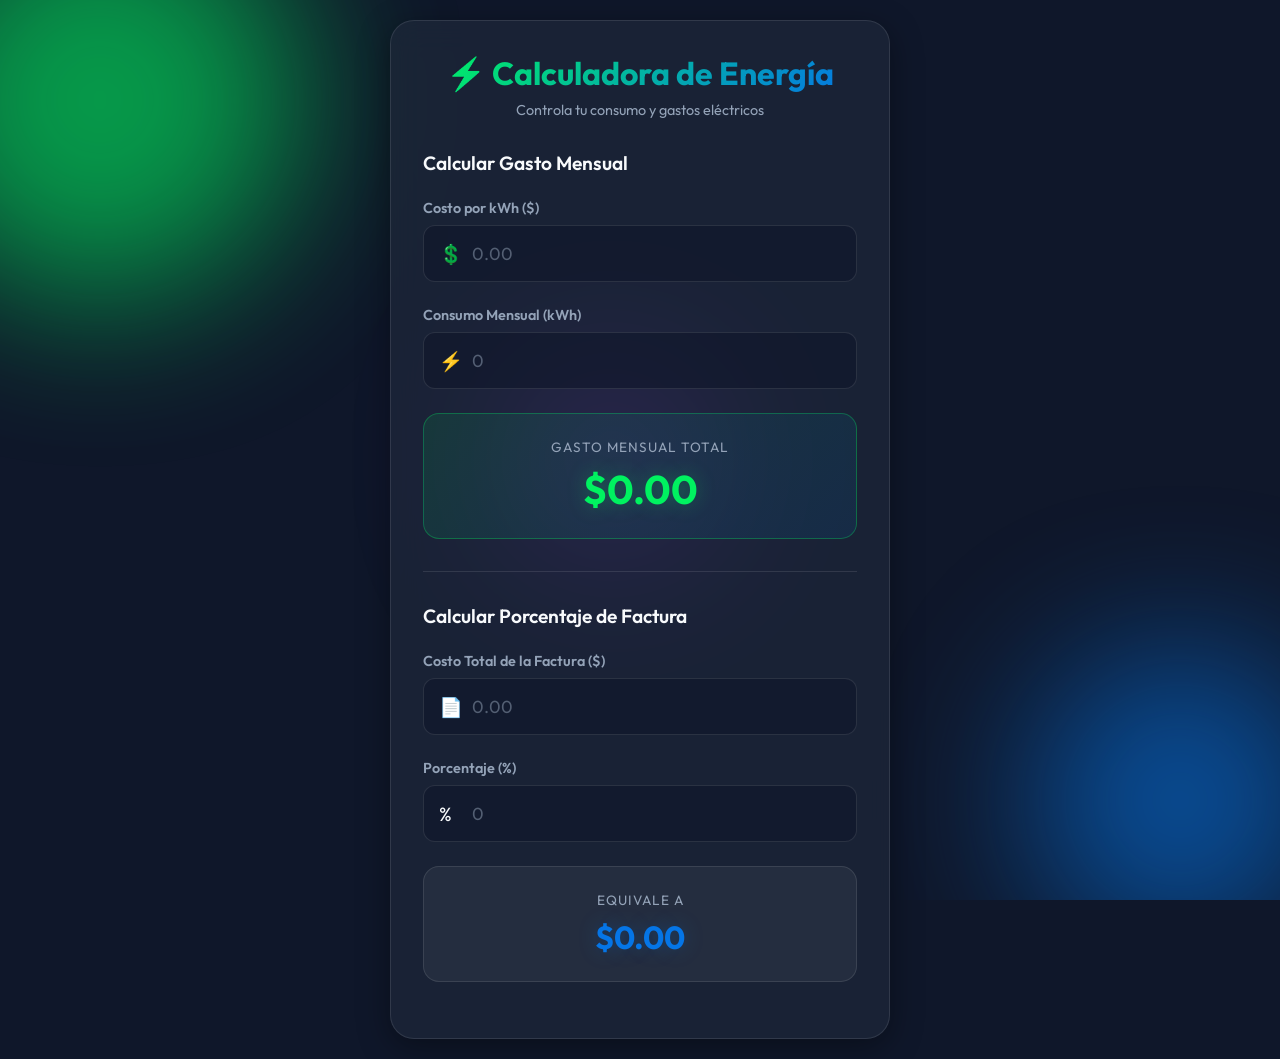
==== app_2/index.html @ c6d844c6 "feat: Setup multi-page structure for GitHub Pages - Add main portal page (index.html) with modern de" ====
<!DOCTYPE html>
<html lang="es">

<head>
    <meta charset="UTF-8">
    <meta name="viewport" content="width=device-width, initial-scale=1.0">
    <title>Calculadora de Consumo de Energía</title>
    <meta name="description" content="Calcula tu gasto de energía eléctrica mensual y porcentajes de factura">
    <link rel="stylesheet" href="style.css">
    <link rel="preconnect" href="https://fonts.googleapis.com">
    <link rel="preconnect" href="https://fonts.gstatic.com" crossorigin>
    <link href="https://fonts.googleapis.com/css2?family=Outfit:wght@300;400;600;700&display=swap" rel="stylesheet">
</head>

<body>
    <div class="background-blobs">
        <div class="blob blob-1"></div>
        <div class="blob blob-2"></div>
        <div class="blob blob-3"></div>
    </div>

    <main class="container">
        <div class="glass-card">
            <header>
                <h1>⚡ Calculadora de Energía</h1>
                <p>Controla tu consumo y gastos eléctricos</p>
            </header>

            <!-- Sección 1: Cálculo de Gasto Mensual -->
            <section class="calc-section">
                <h2>Calcular Gasto Mensual</h2>

                <div class="input-group">
                    <label for="costPerKwh">Costo por kWh ($)</label>
                    <div class="input-wrapper">
                        <span class="icon">💲</span>
                        <input type="text" id="costPerKwh" placeholder="0.00" inputmode="decimal">
                    </div>
                </div>

                <div class="input-group">
                    <label for="monthlyKwh">Consumo Mensual (kWh)</label>
                    <div class="input-wrapper">
                        <span class="icon">⚡</span>
                        <input type="text" id="monthlyKwh" placeholder="0" inputmode="decimal">
                    </div>
                </div>

                <div class="result-card main-result">
                    <span class="label">Gasto Mensual Total</span>
                    <span class="value" id="monthlyTotal">$0.00</span>
                </div>
            </section>

            <div class="divider"></div>

            <!-- Sección 2: Calculadora de Porcentaje -->
            <section class="calc-section">
                <h2>Calcular Porcentaje de Factura</h2>

                <div class="input-group">
                    <label for="totalBill">Costo Total de la Factura ($)</label>
                    <div class="input-wrapper">
                        <span class="icon">📄</span>
                        <input type="text" id="totalBill" placeholder="0.00" inputmode="decimal">
                    </div>
                </div>

                <div class="input-group">
                    <label for="percentage">Porcentaje (%)</label>
                    <div class="input-wrapper">
                        <span class="icon">%</span>
                        <input type="number" id="percentage" placeholder="0" min="0" max="100">
                    </div>
                </div>

                <div class="result-card secondary-result">
                    <span class="label">Equivale a</span>
                    <span class="value" id="percentageResult">$0.00</span>
                </div>
            </section>
        </div>
    </main>

    <script src="script.js"></script>
</body>

</html>
---- app_2/style.css ----
:root {
    --primary-color: #00f260;
    --secondary-color: #0575e6;
    --bg-dark: #0f172a;
    --text-light: #f8fafc;
    --text-dim: #94a3b8;
    --glass-bg: rgba(30, 41, 59, 0.7);
    --glass-border: rgba(255, 255, 255, 0.1);
    --input-bg: rgba(15, 23, 42, 0.6);
    --card-shadow: 0 8px 32px 0 rgba(0, 0, 0, 0.37);
}

* {
    margin: 0;
    padding: 0;
    box-sizing: border-box;
}

body {
    font-family: 'Outfit', sans-serif;
    background-color: var(--bg-dark);
    color: var(--text-light);
    min-height: 100vh;
    display: flex;
    justify-content: center;
    align-items: center;
    padding: 20px;
    position: relative;
    overflow-x: hidden;
}

/* Background Animation */
.background-blobs {
    position: fixed;
    top: 0;
    left: 0;
    width: 100%;
    height: 100%;
    z-index: -1;
    overflow: hidden;
}

.blob {
    position: absolute;
    border-radius: 50%;
    filter: blur(80px);
    opacity: 0.6;
    animation: float 10s infinite ease-in-out;
}

.blob-1 {
    width: 400px;
    height: 400px;
    background: var(--primary-color);
    top: -100px;
    left: -100px;
    animation-delay: 0s;
}

.blob-2 {
    width: 300px;
    height: 300px;
    background: var(--secondary-color);
    bottom: -50px;
    right: -50px;
    animation-delay: 2s;
}

.blob-3 {
    width: 200px;
    height: 200px;
    background: #8e2de2;
    top: 40%;
    left: 40%;
    animation-delay: 4s;
}

@keyframes float {

    0%,
    100% {
        transform: translate(0, 0) scale(1);
    }

    33% {
        transform: translate(30px, -50px) scale(1.1);
    }

    66% {
        transform: translate(-20px, 20px) scale(0.9);
    }
}

/* Container */
.container {
    width: 100%;
    max-width: 500px;
}

.glass-card {
    background: var(--glass-bg);
    backdrop-filter: blur(16px);
    -webkit-backdrop-filter: blur(16px);
    border: 1px solid var(--glass-border);
    border-radius: 24px;
    padding: 2rem;
    box-shadow: var(--card-shadow);
}

/* Header */
header {
    text-align: center;
    margin-bottom: 2rem;
}

header h1 {
    font-size: 2rem;
    font-weight: 700;
    background: linear-gradient(135deg, var(--primary-color), var(--secondary-color));
    -webkit-background-clip: text;
    -webkit-text-fill-color: transparent;
    margin-bottom: 0.5rem;
}

header p {
    color: var(--text-dim);
    font-size: 0.9rem;
}

/* Sections */
.calc-section {
    margin-bottom: 1.5rem;
}

.calc-section h2 {
    font-size: 1.2rem;
    color: var(--text-light);
    margin-bottom: 1.5rem;
    font-weight: 600;
}

/* Input Groups */
.input-group {
    margin-bottom: 1.5rem;
}

.input-group label {
    display: block;
    font-size: 0.9rem;
    color: var(--text-dim);
    font-weight: 600;
    margin-bottom: 0.5rem;
}

.input-wrapper {
    position: relative;
    display: flex;
    align-items: center;
}

.input-wrapper .icon {
    position: absolute;
    left: 1rem;
    font-size: 1.2rem;
    pointer-events: none;
}

input {
    width: 100%;
    padding: 1rem 1rem 1rem 3rem;
    background: var(--input-bg);
    border: 1px solid var(--glass-border);
    border-radius: 12px;
    color: var(--text-light);
    font-size: 1.1rem;
    font-family: 'Outfit', sans-serif;
    transition: all 0.3s ease;
    outline: none;
}

input:focus {
    border-color: var(--primary-color);
    box-shadow: 0 0 0 2px rgba(0, 242, 96, 0.2);
}

input::placeholder {
    color: var(--text-dim);
    opacity: 0.5;
}

/* Result Cards */
.result-card {
    background: rgba(255, 255, 255, 0.05);
    border-radius: 16px;
    padding: 1.5rem;
    display: flex;
    flex-direction: column;
    align-items: center;
    justify-content: center;
    border: 1px solid var(--glass-border);
    transition: transform 0.3s ease;
    margin-top: 1rem;
}

.result-card:hover {
    transform: translateY(-2px);
    background: rgba(255, 255, 255, 0.08);
}

.main-result {
    background: linear-gradient(135deg, rgba(0, 242, 96, 0.1), rgba(5, 117, 230, 0.1));
    border-color: rgba(0, 242, 96, 0.3);
}

.main-result .value {
    font-size: 2.5rem;
    font-weight: 700;
    color: var(--primary-color);
    text-shadow: 0 0 20px rgba(0, 242, 96, 0.3);
}

.secondary-result .value {
    font-size: 2rem;
    font-weight: 700;
    color: var(--secondary-color);
    text-shadow: 0 0 20px rgba(5, 117, 230, 0.3);
}

.label {
    font-size: 0.85rem;
    color: var(--text-dim);
    text-transform: uppercase;
    letter-spacing: 1px;
    margin-bottom: 0.5rem;
}

/* Divider */
.divider {
    height: 1px;
    background: var(--glass-border);
    margin: 2rem 0;
}

/* Responsive */
@media (max-width: 480px) {
    .glass-card {
        padding: 1.5rem;
    }

    header h1 {
        font-size: 1.5rem;
    }

    .main-result .value {
        font-size: 2rem;
    }

    .secondary-result .value {
        font-size: 1.5rem;
    }
}
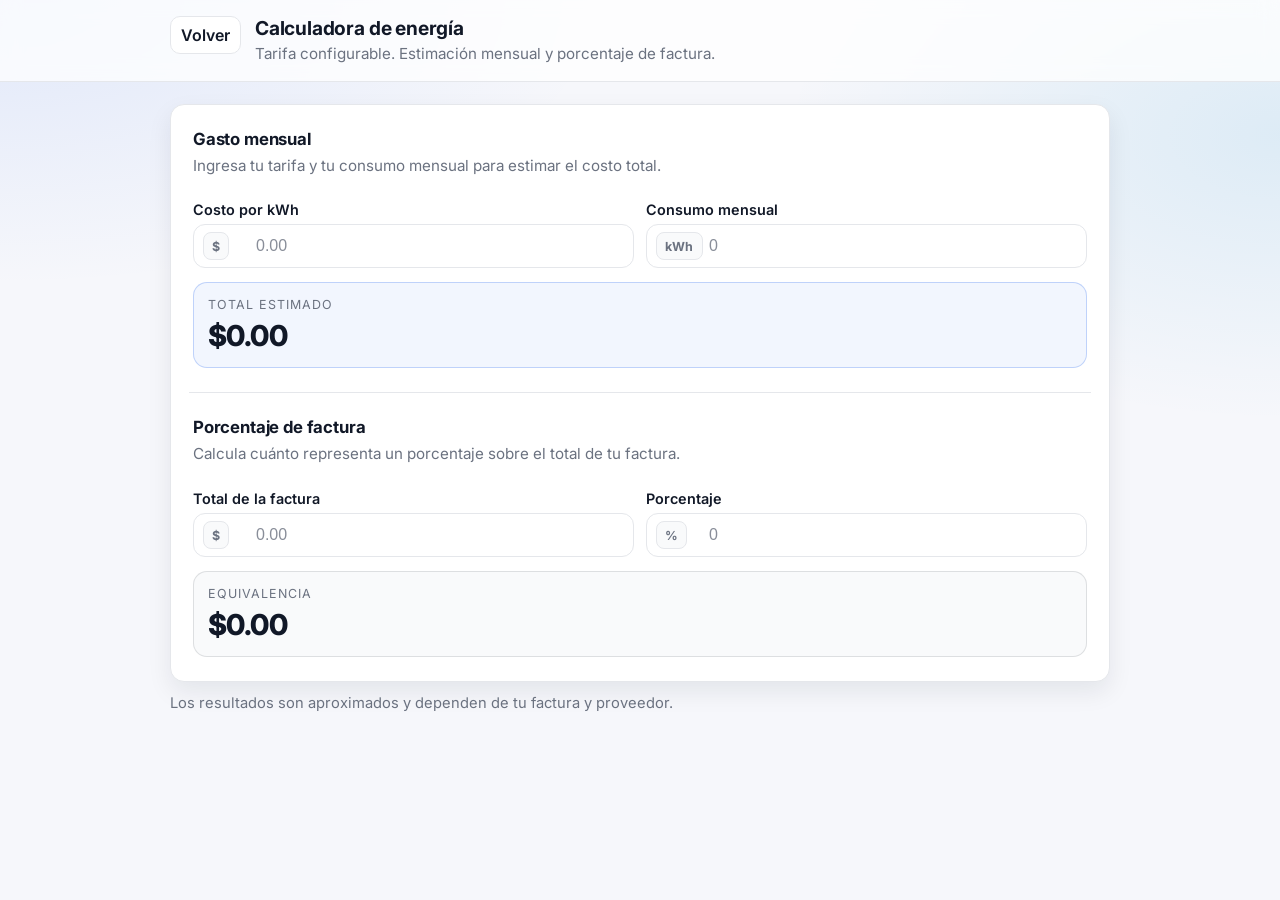
==== commit 160400fb: "refactor: Redesign UI and simplify fixed-rate calculator" ====
--- a/app_2/index.html
+++ b/app_2/index.html
@@ -2,87 +2,96 @@
 <html lang="es">
 
 <head>
-    <meta charset="UTF-8">
-    <meta name="viewport" content="width=device-width, initial-scale=1.0">
-    <title>Calculadora de Consumo de Energía</title>
-    <meta name="description" content="Calcula tu gasto de energía eléctrica mensual y porcentajes de factura">
-    <link rel="stylesheet" href="style.css">
-    <link rel="preconnect" href="https://fonts.googleapis.com">
-    <link rel="preconnect" href="https://fonts.gstatic.com" crossorigin>
-    <link href="https://fonts.googleapis.com/css2?family=Outfit:wght@300;400;600;700&display=swap" rel="stylesheet">
+  <meta charset="UTF-8" />
+  <meta name="viewport" content="width=device-width, initial-scale=1.0" />
+  <title>Calculadora de Energía (Tarifa configurable)</title>
+  <meta name="description" content="Calcula gasto mensual de energía con tarifa configurable y equivalencias por porcentaje de factura." />
+  <link rel="stylesheet" href="style.css" />
+  <link rel="preconnect" href="https://fonts.googleapis.com" />
+  <link rel="preconnect" href="https://fonts.gstatic.com" crossorigin />
+  <link href="https://fonts.googleapis.com/css2?family=Inter:wght@400;500;600;700&display=swap" rel="stylesheet" />
 </head>
 
 <body>
-    <div class="background-blobs">
-        <div class="blob blob-1"></div>
-        <div class="blob blob-2"></div>
-        <div class="blob blob-3"></div>
+  <header class="topbar">
+    <div class="topbar-inner">
+      <a class="back-link" href="../" aria-label="Volver al portal">Volver</a>
+      <div class="title">
+        <h1>Calculadora de energía</h1>
+        <p>Tarifa configurable. Estimación mensual y porcentaje de factura.</p>
+      </div>
+    </div>
+  </header>
+
+  <main class="container">
+    <div class="glass-card" role="region" aria-label="Calculadoras">
+      <section class="calc-section" aria-label="Gasto mensual">
+        <div class="section-head">
+          <h2>Gasto mensual</h2>
+          <p class="hint">Ingresa tu tarifa y tu consumo mensual para estimar el costo total.</p>
+        </div>
+
+        <div class="grid">
+          <div class="input-group">
+            <label for="costPerKwh">Costo por kWh</label>
+            <div class="input-wrapper">
+              <span class="icon" aria-hidden="true">$</span>
+              <input type="text" id="costPerKwh" placeholder="0.00" inputmode="decimal" autocomplete="off" />
+            </div>
+          </div>
+
+          <div class="input-group">
+            <label for="monthlyKwh">Consumo mensual</label>
+            <div class="input-wrapper">
+              <span class="icon" aria-hidden="true">kWh</span>
+              <input type="text" id="monthlyKwh" placeholder="0" inputmode="decimal" autocomplete="off" />
+            </div>
+          </div>
+        </div>
+
+        <div class="result-card main-result" aria-live="polite">
+          <span class="label">Total estimado</span>
+          <span class="value" id="monthlyTotal">$0.00</span>
+        </div>
+      </section>
+
+      <div class="divider" role="separator" aria-hidden="true"></div>
+
+      <section class="calc-section" aria-label="Porcentaje de factura">
+        <div class="section-head">
+          <h2>Porcentaje de factura</h2>
+          <p class="hint">Calcula cuánto representa un porcentaje sobre el total de tu factura.</p>
+        </div>
+
+        <div class="grid">
+          <div class="input-group">
+            <label for="totalBill">Total de la factura</label>
+            <div class="input-wrapper">
+              <span class="icon" aria-hidden="true">$</span>
+              <input type="text" id="totalBill" placeholder="0.00" inputmode="decimal" autocomplete="off" />
+            </div>
+          </div>
+
+          <div class="input-group">
+            <label for="percentage">Porcentaje</label>
+            <div class="input-wrapper">
+              <span class="icon" aria-hidden="true">%</span>
+              <input type="number" id="percentage" placeholder="0" min="0" max="100" />
+            </div>
+          </div>
+        </div>
+
+        <div class="result-card secondary-result" aria-live="polite">
+          <span class="label">Equivalencia</span>
+          <span class="value" id="percentageResult">$0.00</span>
+        </div>
+      </section>
     </div>
 
-    <main class="container">
-        <div class="glass-card">
-            <header>
-                <h1>⚡ Calculadora de Energía</h1>
-                <p>Controla tu consumo y gastos eléctricos</p>
-            </header>
+    <p class="footer-note">Los resultados son aproximados y dependen de tu factura y proveedor.</p>
+  </main>
 
-            <!-- Sección 1: Cálculo de Gasto Mensual -->
-            <section class="calc-section">
-                <h2>Calcular Gasto Mensual</h2>
-
-                <div class="input-group">
-                    <label for="costPerKwh">Costo por kWh ($)</label>
-                    <div class="input-wrapper">
-                        <span class="icon">💲</span>
-                        <input type="text" id="costPerKwh" placeholder="0.00" inputmode="decimal">
-                    </div>
-                </div>
-
-                <div class="input-group">
-                    <label for="monthlyKwh">Consumo Mensual (kWh)</label>
-                    <div class="input-wrapper">
-                        <span class="icon">⚡</span>
-                        <input type="text" id="monthlyKwh" placeholder="0" inputmode="decimal">
-                    </div>
-                </div>
-
-                <div class="result-card main-result">
-                    <span class="label">Gasto Mensual Total</span>
-                    <span class="value" id="monthlyTotal">$0.00</span>
-                </div>
-            </section>
-
-            <div class="divider"></div>
-
-            <!-- Sección 2: Calculadora de Porcentaje -->
-            <section class="calc-section">
-                <h2>Calcular Porcentaje de Factura</h2>
-
-                <div class="input-group">
-                    <label for="totalBill">Costo Total de la Factura ($)</label>
-                    <div class="input-wrapper">
-                        <span class="icon">📄</span>
-                        <input type="text" id="totalBill" placeholder="0.00" inputmode="decimal">
-                    </div>
-                </div>
-
-                <div class="input-group">
-                    <label for="percentage">Porcentaje (%)</label>
-                    <div class="input-wrapper">
-                        <span class="icon">%</span>
-                        <input type="number" id="percentage" placeholder="0" min="0" max="100">
-                    </div>
-                </div>
-
-                <div class="result-card secondary-result">
-                    <span class="label">Equivale a</span>
-                    <span class="value" id="percentageResult">$0.00</span>
-                </div>
-            </section>
-        </div>
-    </main>
-
-    <script src="script.js"></script>
+  <script src="script.js"></script>
 </body>
 
-</html>+</html>
--- a/app_2/style.css
+++ b/app_2/style.css
@@ -1,261 +1,229 @@
 :root {
-    --primary-color: #00f260;
-    --secondary-color: #0575e6;
-    --bg-dark: #0f172a;
-    --text-light: #f8fafc;
-    --text-dim: #94a3b8;
-    --glass-bg: rgba(30, 41, 59, 0.7);
-    --glass-border: rgba(255, 255, 255, 0.1);
-    --input-bg: rgba(15, 23, 42, 0.6);
-    --card-shadow: 0 8px 32px 0 rgba(0, 0, 0, 0.37);
+  --bg: #f6f7fb;
+  --surface: #ffffff;
+  --surface-2: #f9fafb;
+  --text: #111827;
+  --muted: #6b7280;
+  --border: #e5e7eb;
+  --shadow: 0 10px 25px rgba(17, 24, 39, 0.08);
+  --accent: #2563eb;
+  --accent-hover: #1d4ed8;
+  --ring: rgba(37, 99, 235, 0.25);
+  --radius: 14px;
 }
 
 * {
-    margin: 0;
-    padding: 0;
-    box-sizing: border-box;
+  box-sizing: border-box;
+  margin: 0;
+  padding: 0;
 }
 
 body {
-    font-family: 'Outfit', sans-serif;
-    background-color: var(--bg-dark);
-    color: var(--text-light);
-    min-height: 100vh;
-    display: flex;
-    justify-content: center;
-    align-items: center;
-    padding: 20px;
-    position: relative;
-    overflow-x: hidden;
-}
-
-/* Background Animation */
-.background-blobs {
-    position: fixed;
-    top: 0;
-    left: 0;
-    width: 100%;
-    height: 100%;
-    z-index: -1;
-    overflow: hidden;
-}
-
-.blob {
-    position: absolute;
-    border-radius: 50%;
-    filter: blur(80px);
-    opacity: 0.6;
-    animation: float 10s infinite ease-in-out;
-}
-
-.blob-1 {
-    width: 400px;
-    height: 400px;
-    background: var(--primary-color);
-    top: -100px;
-    left: -100px;
-    animation-delay: 0s;
-}
-
-.blob-2 {
-    width: 300px;
-    height: 300px;
-    background: var(--secondary-color);
-    bottom: -50px;
-    right: -50px;
-    animation-delay: 2s;
-}
-
-.blob-3 {
-    width: 200px;
-    height: 200px;
-    background: #8e2de2;
-    top: 40%;
-    left: 40%;
-    animation-delay: 4s;
-}
-
-@keyframes float {
-
-    0%,
-    100% {
-        transform: translate(0, 0) scale(1);
-    }
-
-    33% {
-        transform: translate(30px, -50px) scale(1.1);
-    }
-
-    66% {
-        transform: translate(-20px, 20px) scale(0.9);
-    }
-}
-
-/* Container */
+  font-family: Inter, system-ui, -apple-system, Segoe UI, Roboto, Helvetica, Arial, "Apple Color Emoji", "Segoe UI Emoji";
+  background:
+    radial-gradient(1100px 520px at 0% 0%, rgba(37, 99, 235, 0.10), transparent 55%),
+    radial-gradient(900px 520px at 100% 15%, rgba(2, 132, 199, 0.10), transparent 55%),
+    var(--bg);
+  color: var(--text);
+  min-height: 100vh;
+}
+
+.topbar {
+  border-bottom: 1px solid var(--border);
+  background: rgba(255, 255, 255, 0.75);
+  backdrop-filter: blur(10px);
+  position: sticky;
+  top: 0;
+  z-index: 10;
+}
+
+.topbar-inner {
+  max-width: 980px;
+  margin: 0 auto;
+  padding: 16px 20px;
+  display: flex;
+  align-items: flex-start;
+  gap: 14px;
+}
+
+.back-link {
+  flex: 0 0 auto;
+  text-decoration: none;
+  color: var(--text);
+  font-weight: 600;
+  padding: 8px 10px;
+  border-radius: 10px;
+  border: 1px solid var(--border);
+  background: var(--surface);
+}
+
+.back-link:hover {
+  border-color: rgba(37, 99, 235, 0.35);
+}
+
+.back-link:focus-visible {
+  outline: none;
+  box-shadow: 0 0 0 4px var(--ring);
+}
+
+.title h1 {
+  font-size: 1.2rem;
+  letter-spacing: -0.01em;
+  margin-bottom: 4px;
+}
+
+.title p {
+  color: var(--muted);
+  font-size: 0.95rem;
+  line-height: 1.35;
+}
+
 .container {
-    width: 100%;
-    max-width: 500px;
+  max-width: 980px;
+  margin: 0 auto;
+  padding: 22px 20px 34px;
 }
 
 .glass-card {
-    background: var(--glass-bg);
-    backdrop-filter: blur(16px);
-    -webkit-backdrop-filter: blur(16px);
-    border: 1px solid var(--glass-border);
-    border-radius: 24px;
-    padding: 2rem;
-    box-shadow: var(--card-shadow);
-}
-
-/* Header */
-header {
-    text-align: center;
-    margin-bottom: 2rem;
-}
-
-header h1 {
-    font-size: 2rem;
-    font-weight: 700;
-    background: linear-gradient(135deg, var(--primary-color), var(--secondary-color));
-    -webkit-background-clip: text;
-    -webkit-text-fill-color: transparent;
-    margin-bottom: 0.5rem;
-}
-
-header p {
-    color: var(--text-dim);
-    font-size: 0.9rem;
-}
-
-/* Sections */
+  background: var(--surface);
+  border: 1px solid var(--border);
+  border-radius: var(--radius);
+  box-shadow: var(--shadow);
+  padding: 18px;
+}
+
 .calc-section {
-    margin-bottom: 1.5rem;
+  padding: 6px 4px;
+}
+
+.section-head {
+  margin-bottom: 14px;
 }
 
 .calc-section h2 {
-    font-size: 1.2rem;
-    color: var(--text-light);
-    margin-bottom: 1.5rem;
-    font-weight: 600;
-}
-
-/* Input Groups */
+  font-size: 1.05rem;
+  letter-spacing: -0.01em;
+  margin-bottom: 6px;
+}
+
+.hint {
+  color: var(--muted);
+  font-size: 0.95rem;
+  line-height: 1.5;
+}
+
+.grid {
+  display: grid;
+  grid-template-columns: repeat(2, minmax(0, 1fr));
+  gap: 12px;
+}
+
 .input-group {
-    margin-bottom: 1.5rem;
-}
-
-.input-group label {
-    display: block;
-    font-size: 0.9rem;
-    color: var(--text-dim);
-    font-weight: 600;
-    margin-bottom: 0.5rem;
+  margin-top: 10px;
+}
+
+label {
+  display: block;
+  font-size: 0.9rem;
+  font-weight: 600;
+  color: var(--text);
+  margin-bottom: 6px;
 }
 
 .input-wrapper {
-    position: relative;
-    display: flex;
-    align-items: center;
-}
-
-.input-wrapper .icon {
-    position: absolute;
-    left: 1rem;
-    font-size: 1.2rem;
-    pointer-events: none;
+  position: relative;
+  display: flex;
+  align-items: center;
+}
+
+.icon {
+  position: absolute;
+  left: 10px;
+  height: 28px;
+  padding: 0 8px;
+  display: inline-flex;
+  align-items: center;
+  justify-content: center;
+  border-radius: 8px;
+  background: var(--surface-2);
+  border: 1px solid var(--border);
+  color: var(--muted);
+  font-weight: 700;
+  font-size: 0.78rem;
+  letter-spacing: 0.02em;
 }
 
 input {
-    width: 100%;
-    padding: 1rem 1rem 1rem 3rem;
-    background: var(--input-bg);
-    border: 1px solid var(--glass-border);
-    border-radius: 12px;
-    color: var(--text-light);
-    font-size: 1.1rem;
-    font-family: 'Outfit', sans-serif;
-    transition: all 0.3s ease;
-    outline: none;
+  width: 100%;
+  padding: 12px 12px 12px 62px;
+  border-radius: 12px;
+  border: 1px solid var(--border);
+  background: var(--surface);
+  color: var(--text);
+  font-size: 1rem;
+  outline: none;
+  transition: box-shadow 160ms ease, border-color 160ms ease;
+}
+
+input::placeholder {
+  color: rgba(107, 114, 128, 0.8);
 }
 
 input:focus {
-    border-color: var(--primary-color);
-    box-shadow: 0 0 0 2px rgba(0, 242, 96, 0.2);
-}
-
-input::placeholder {
-    color: var(--text-dim);
-    opacity: 0.5;
-}
-
-/* Result Cards */
+  border-color: rgba(37, 99, 235, 0.55);
+  box-shadow: 0 0 0 4px var(--ring);
+}
+
 .result-card {
-    background: rgba(255, 255, 255, 0.05);
-    border-radius: 16px;
-    padding: 1.5rem;
-    display: flex;
-    flex-direction: column;
-    align-items: center;
-    justify-content: center;
-    border: 1px solid var(--glass-border);
-    transition: transform 0.3s ease;
-    margin-top: 1rem;
-}
-
-.result-card:hover {
-    transform: translateY(-2px);
-    background: rgba(255, 255, 255, 0.08);
+  margin-top: 14px;
+  background: var(--surface-2);
+  border: 1px solid var(--border);
+  border-radius: 14px;
+  padding: 14px;
+  display: grid;
+  gap: 6px;
+}
+
+.result-card .label {
+  font-size: 0.78rem;
+  color: var(--muted);
+  text-transform: uppercase;
+  letter-spacing: 0.08em;
+}
+
+.result-card .value {
+  font-size: 1.8rem;
+  font-weight: 800;
+  letter-spacing: -0.02em;
 }
 
 .main-result {
-    background: linear-gradient(135deg, rgba(0, 242, 96, 0.1), rgba(5, 117, 230, 0.1));
-    border-color: rgba(0, 242, 96, 0.3);
-}
-
-.main-result .value {
-    font-size: 2.5rem;
-    font-weight: 700;
-    color: var(--primary-color);
-    text-shadow: 0 0 20px rgba(0, 242, 96, 0.3);
-}
-
-.secondary-result .value {
-    font-size: 2rem;
-    font-weight: 700;
-    color: var(--secondary-color);
-    text-shadow: 0 0 20px rgba(5, 117, 230, 0.3);
-}
-
-.label {
-    font-size: 0.85rem;
-    color: var(--text-dim);
-    text-transform: uppercase;
-    letter-spacing: 1px;
-    margin-bottom: 0.5rem;
-}
-
-/* Divider */
+  border-color: rgba(37, 99, 235, 0.25);
+  background: rgba(37, 99, 235, 0.06);
+}
+
+.secondary-result {
+  border-color: rgba(17, 24, 39, 0.12);
+}
+
 .divider {
-    height: 1px;
-    background: var(--glass-border);
-    margin: 2rem 0;
-}
-
-/* Responsive */
-@media (max-width: 480px) {
-    .glass-card {
-        padding: 1.5rem;
-    }
-
-    header h1 {
-        font-size: 1.5rem;
-    }
-
-    .main-result .value {
-        font-size: 2rem;
-    }
-
-    .secondary-result .value {
-        font-size: 1.5rem;
-    }
-}+  height: 1px;
+  background: var(--border);
+  margin: 18px 0;
+}
+
+.footer-note {
+  color: var(--muted);
+  font-size: 0.92rem;
+  margin-top: 12px;
+}
+
+@media (max-width: 760px) {
+  .grid {
+    grid-template-columns: 1fr;
+  }
+
+  .result-card .value {
+    font-size: 1.6rem;
+  }
+}
